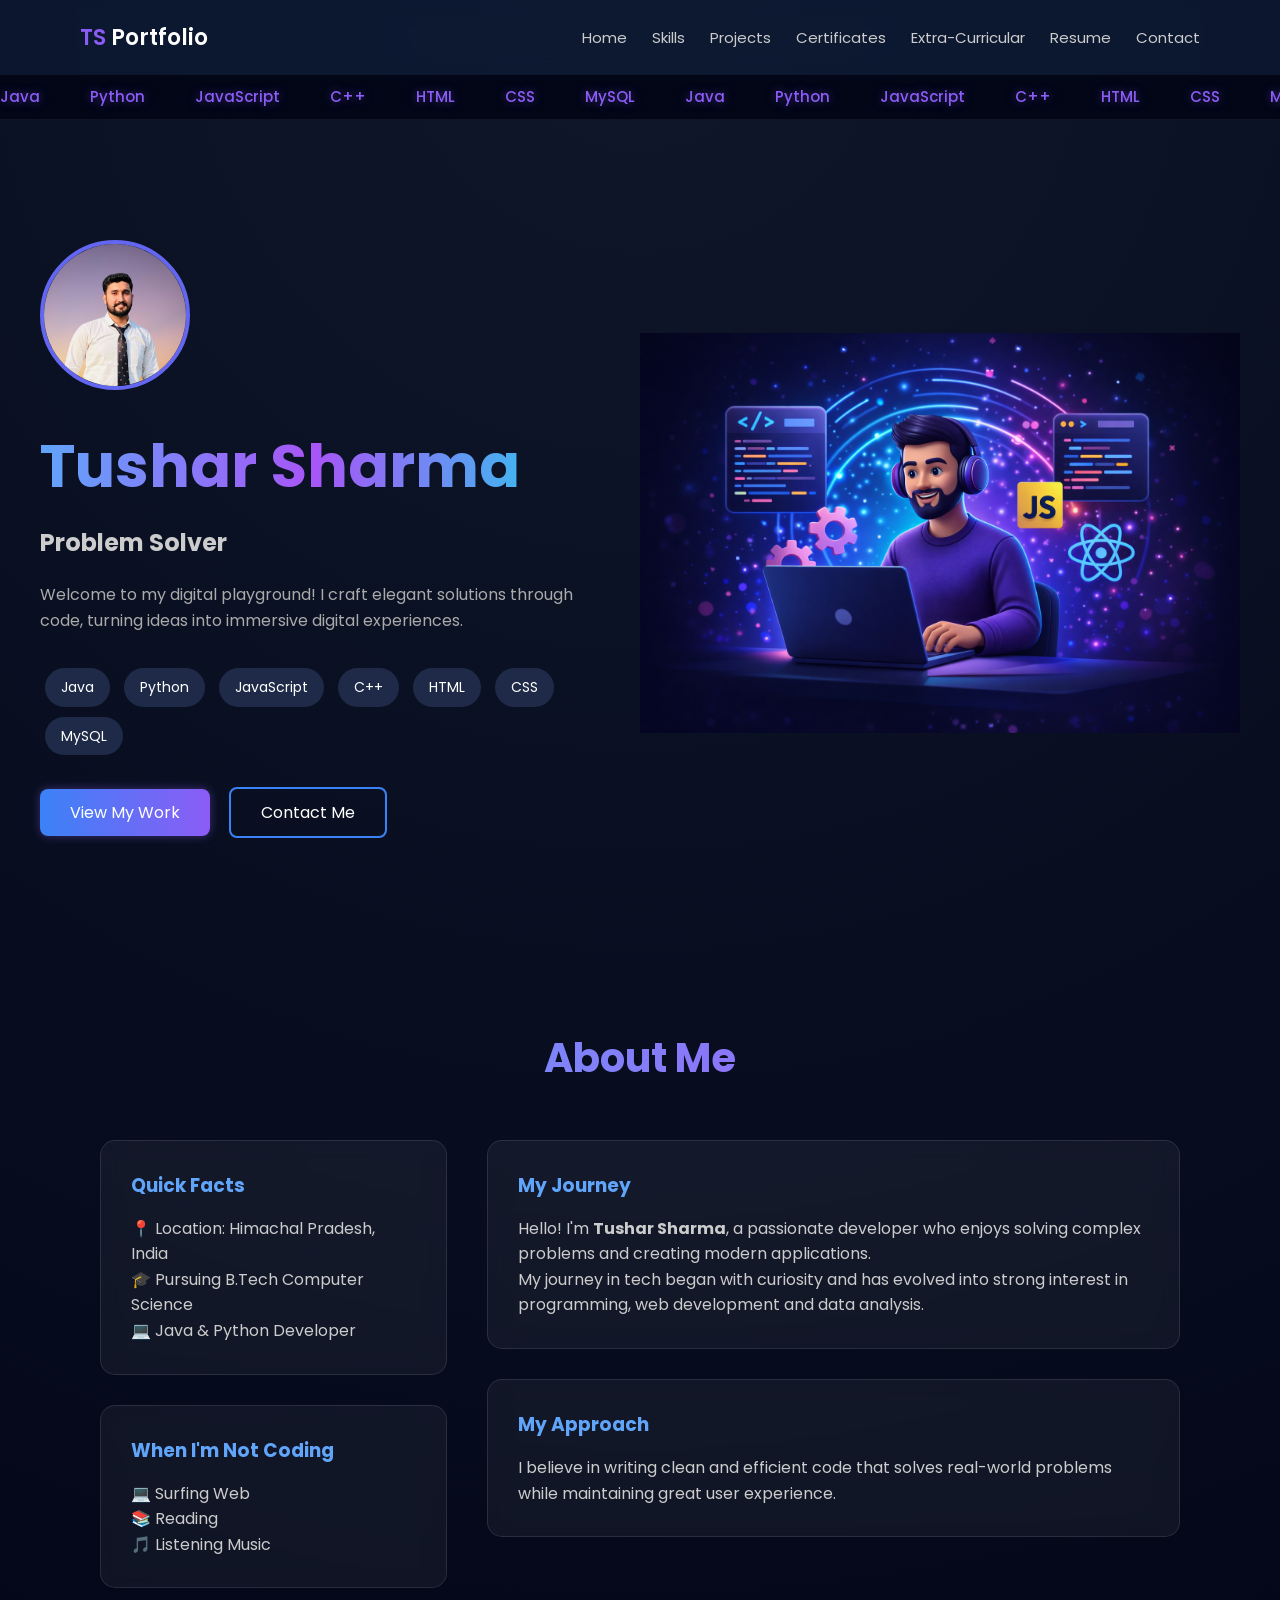
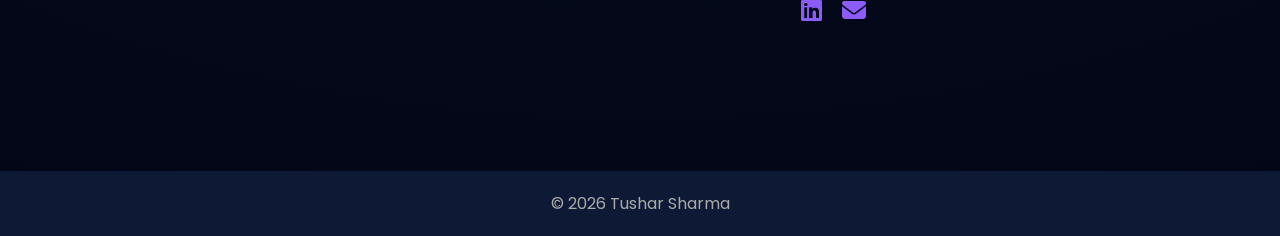
==== index.html @ 917acfca "Add files via upload" ====
<!DOCTYPE html>
<html lang="en">

<head>

<meta charset="UTF-8">
<meta name="viewport" content="width=device-width, initial-scale=1.0">

<title>Tushar Sharma Portfolio</title>

<link rel="stylesheet" href="style.css">

<link href="https://fonts.googleapis.com/css2?family=Poppins:wght@300;400;600&display=swap" rel="stylesheet">

<!-- ADD THIS FOR ICONS -->
<link rel="stylesheet"
href="https://cdnjs.cloudflare.com/ajax/libs/font-awesome/6.5.1/css/all.min.css">

</head>

<body>


<!-- NAVBAR -->

<nav class="navbar">

<div class="logo">
<span>TS</span> Portfolio
</div>

<ul>
<li><a href="#home">Home</a></li>
<li><a href="skills.html">Skills</a></li>
<li><a href="projects.html">Projects</a></li>
<li><a href="certificates.html">Certificates</a></li>
<li><a href="extra.html">Extra-Curricular</a></li>
<li><a href="resume.html">Resume</a></li>
<li><a href="contact.html">Contact</a></li>
</ul>

</nav>

<!-- TOP TICKER -->
<div class="top-ticker">
  <div class="ticker-track">
    <span>Java</span>
    <span>Python</span>
    <span>JavaScript</span>
    <span>C++</span>
    <span>HTML</span>
    <span>CSS</span>
    <span>MySQL</span>

    <!-- duplicate -->
    <span>Java</span>
    <span>Python</span>
    <span>JavaScript</span>
    <span>C++</span>
    <span>HTML</span>
    <span>CSS</span>
    <span>MySQL</span>


    <!-- duplicate -->
    <span>Java</span>
    <span>Python</span>
    <span>JavaScript</span>
    <span>C++</span>
    <span>HTML</span>
    <span>CSS</span>
    <span>MySQL</span>
  </div>
</div>

<!-- HERO SECTION -->

<section class="hero">

<div class="hero-container">




<!-- LEFT CONTENT -->

<div class="hero-left">

<img src="photo.jpeg" class="profile">

<h1 class="gradient-text">Tushar Sharma</h1>

<h2 class="role">Problem Solver</h2>

<p>
Welcome to my digital playground! I craft elegant solutions through code,
turning ideas into immersive digital experiences.
</p>

<div class="skills">
<span>Java</span>
<span>Python</span>
<span>JavaScript</span>
<span>C++</span>
<span>HTML</span>
<span>CSS</span>
<span>MySQL</span>
</div>

<div class="buttons">
<a href="projects.html" class="btn1">View My Work</a>
<a href="contact.html" class="btn2">Contact Me</a>
</div>

</div>


<!-- RIGHT 3D IMAGE -->

<div class="hero-right">

<img src="3d.png" class="hero-3d">

</div>

</div>

</section>

<!-- ABOUT SECTION -->

<section class="about">

<h2 class="section-title">About Me</h2>

<div class="about-container">

<!-- LEFT SIDE -->

<div class="left-about">

<div class="card">
<h3>Quick Facts</h3>
<p>📍 Location: Himachal Pradesh, India</p>
<p>🎓 Pursuing B.Tech Computer Science</p>
<p>💻 Java & Python Developer</p>
</div>

<div class="card">
<h3>When I'm Not Coding</h3>
<p>💻 Surfing Web</p>
<p>📚 Reading</p>
<p>🎵 Listening Music</p>
</div>

</div>


<!-- RIGHT SIDE -->

<div class="right-about">

<div class="card">

<h3>My Journey</h3>

<p>
Hello! I'm <b>Tushar Sharma</b>, a passionate developer who enjoys solving
complex problems and creating modern applications.
</p>

<p>
My journey in tech began with curiosity and has evolved into strong
interest in programming, web development and data analysis.
</p>

</div>


<div class="card">

<h3>My Approach</h3>

<p>
I believe in writing clean and efficient code that solves real-world
problems while maintaining great user experience.
</p>

</div>


<!-- SOCIAL ICONS -->

<div class="social-icons">

<a href="https://www.linkedin.com/in/tushar-sharma-a736a018b/">
<i class="fa-brands fa-linkedin"></i>
</a>

<a href="mailto:tusharsharma11000@example.com">
<i class="fa-solid fa-envelope"></i>
</a>

</div>

</div>

</div>

</section>



<footer>

<p>© 2026 Tushar Sharma</p>

</footer>

<script src="script.js"></script>

</body>

</html>
---- style.css ----
*{
margin:0;
padding:0;
box-sizing:border-box;
font-family:Poppins;
}

body{
background: radial-gradient(circle at top, #0f172a, #020617);
color:white;
line-height:1.6;
}

/* NAVBAR */

.navbar{
display:flex;
justify-content:space-between;
align-items:center;
padding:20px 80px;

background: rgba(14,26,53,0.7);
backdrop-filter: blur(10px);

position:sticky;
top:0;
z-index:1000;
}

.logo{
font-size:22px;
font-weight:600;
}

.logo span{
color:#8b5cf6;
}

.navbar ul{
display:flex;
gap:25px;
list-style:none;
}

.navbar a{
text-decoration:none;
color:#ccc;
font-size:15px;
transition:0.3s;
}

.navbar a:hover{
color:#8b5cf6;
}


/* HERO */

.hero{
text-align:center;
padding:120px 20px;
}

.profile{
width:150px;
height:150px;
border-radius:50%;
border:4px solid #6366f1;
margin-bottom:20px;
object-fit:cover;
}

.gradient-text{
font-size:60px;
background:linear-gradient(90deg,#60a5fa,#a855f7,#22d3ee);
-webkit-background-clip:text;
background-clip:text;
color:transparent;
}

.role{
margin-top:10px;
color:#ccc;
}

.hero p{
max-width:600px;
margin:auto;
margin-top:20px;
color:#aaa;
}

/* HERO LAYOUT */

.hero-container{
display:flex;
align-items:center;
justify-content:space-between;
max-width:1200px;
margin:auto;
gap:50px;
}

/* LEFT */

.hero-left{
flex:1;
text-align:left;
}

/* RIGHT */

.hero-right{
flex:1;
display:flex;
justify-content:center;
}

/* 3D IMAGE */

.hero-3d{
width:600px;
animation: float 4s ease-in-out infinite;
}

/* FLOAT ANIMATION */

@keyframes float{
0%{ transform: translateY(0px); }
50%{ transform: translateY(-20px); }
100%{ transform: translateY(0px); }
}
/* SKILLS TAGS */

.skills{
margin-top:30px;
}

.skills span{
background:#1e2a47;
padding:8px 16px;
border-radius:20px;
margin:5px;
display:inline-block;
font-size:14px;
}

/* TOP TICKER */

.top-ticker{
width:100%;
overflow:hidden;
background:#020617;
padding:10px 0;
border-bottom:1px solid rgba(255,255,255,0.05);
}

/* TRACK */

.ticker-track{
display:flex;
gap:50px;
width:max-content;
animation: scroll 18s linear infinite;
}

/* TEXT */

.ticker-track span{
color:#8b5cf6;
font-size:15px;
font-weight:500;
white-space:nowrap;
text-shadow:0 0 10px rgba(139,92,246,0.5);
}

/* ANIMATION */

@keyframes scroll{
0%{ transform: translateX(0); }
100%{ transform: translateX(-50%); }
}

/* BUTTONS */

.buttons{
margin-top:40px;
}

.btn1{
background:linear-gradient(90deg,#3b82f6,#8b5cf6);
padding:12px 30px;
border-radius:8px;
color:white;
text-decoration:none;
margin-right:15px;
transition:0.3s;
box-shadow:0 0 10px rgba(139,92,246,0.4);
}

.btn1:hover{
transform:scale(1.05);
box-shadow:0 0 20px rgba(139,92,246,0.7);
}

.btn2{
border:2px solid #3b82f6;
padding:12px 30px;
border-radius:8px;
text-decoration:none;
color:white;
transition:0.3s;
}

.btn2:hover{
background:#3b82f6;
}


/* ABOUT SECTION */

.about{
padding:80px 100px;
}

.section-title{
text-align:center;
font-size:40px;
margin-bottom:50px;

background:linear-gradient(90deg,#60a5fa,#a855f7);
-webkit-background-clip:text;
background-clip:text;
color:transparent;
}

/* LAYOUT */

.about-container{
display:grid;
grid-template-columns:1fr 2fr;
gap:40px;
max-width:1100px;
margin:auto;
}

.left-about,
.right-about{
display:flex;
flex-direction:column;
gap:30px;
}

/* CARD (GLASS EFFECT) */

.card{
background: rgba(255,255,255,0.05);
backdrop-filter: blur(10px);
padding:30px;
border-radius:15px;
color:#ccc;
border:1px solid rgba(255,255,255,0.1);
transition:0.3s;
}

.card:hover{
transform:translateY(-8px);
box-shadow:0 0 25px rgba(139,92,246,0.3);
}

.card h3{
margin-bottom:15px;
color:#60a5fa;
}


/* SOCIAL ICONS */

.social-icons{
margin-top:25px;
display:flex;
gap:20px;
justify-content:center;
}

.social-icons a{
font-size:24px;
color:#8b5cf6;
transition:0.3s;
}

.social-icons a:hover{
color:#60a5fa;
transform:scale(1.2);
}


/* FOOTER */

footer{
text-align:center;
padding:20px;
background:#0e1a35;
margin-top:60px;
color:#aaa;
}


/* PROJECT SECTION */

.projects{
padding:100px 120px;
}

.project-subtitle{
text-align:center;
color:#aaa;
margin-bottom:50px;
font-size:16px;
}

/* GRID */

.projects-container{
display:grid;
grid-template-columns:repeat(auto-fit,minmax(350px,1fr));
gap:40px;
}


/* PROJECT CARD (GLASS) */

.project-card{
background: rgba(255,255,255,0.05);
backdrop-filter: blur(10px);
border-radius:15px;
overflow:hidden;
transition:0.3s;
border:1px solid rgba(255,255,255,0.1);
}

.project-card:hover{
transform:translateY(-10px);
box-shadow:0 0 30px rgba(139,92,246,0.3);
}


/* IMAGE */

.project-img{
width:100%;
height:220px;
object-fit:cover;
transition:0.4s;
}

.project-card:hover .project-img{
transform:scale(1.05);
}


/* CONTENT */

.project-content{
padding:25px;
}

.project-content h3{
color:#60a5fa;
margin-bottom:10px;
font-size:22px;
}

.project-content p{
color:#bbb;
margin-bottom:20px;
font-size:14px;
line-height:1.5;
}


/* TECH TAGS */

.tech{
display:flex;
flex-wrap:wrap;
gap:10px;
margin:15px 0 20px 0;
}

.tech span{
background:#1e2a47;
padding:6px 12px;
border-radius:20px;
font-size:12px;
color:#ccc;
white-space:nowrap;
}


/* PROJECT LINKS */

.project-links{
display:flex;
align-items:center;
gap:12px;
}

/* BUTTON */

.github-btn{
background:linear-gradient(90deg,#3b82f6,#8b5cf6);
padding:10px 18px;
border-radius:8px;
color:white;
text-decoration:none;
font-size:14px;
transition:0.3s;
box-shadow:0 0 10px rgba(139,92,246,0.4);
}

.github-btn:hover{
transform:scale(1.05);
box-shadow:0 0 20px rgba(139,92,246,0.7);
}

/* LINKEDIN */

.linkedin-btn{
font-size:20px;
color:#8b5cf6;
transition:0.3s;
}

.linkedin-btn:hover{
color:#60a5fa;
transform:scale(1.2);
}


@media(max-width:900px){
.hero-container{
flex-direction:column;
text-align:center;
}

.hero-left{
text-align:center;
}

.hero-3d{
width:250px;
margin-top:30px;
}
}
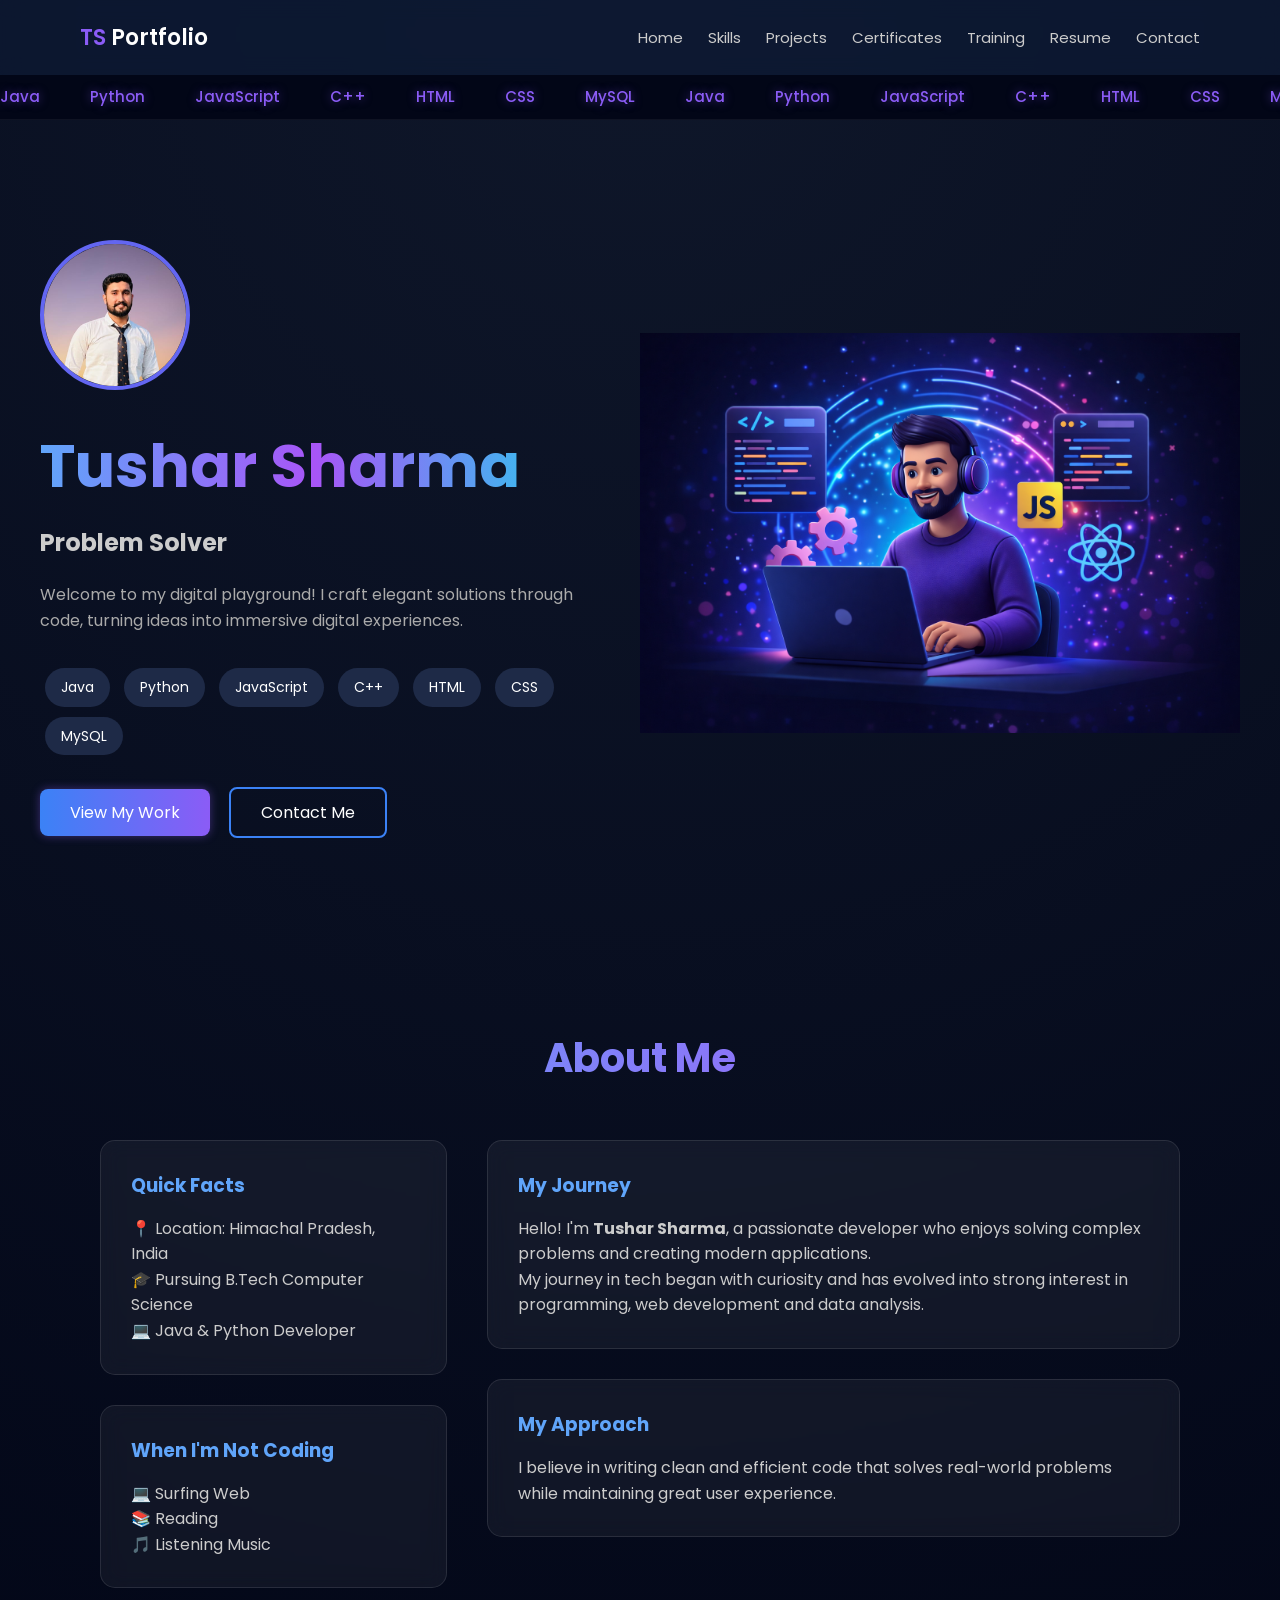
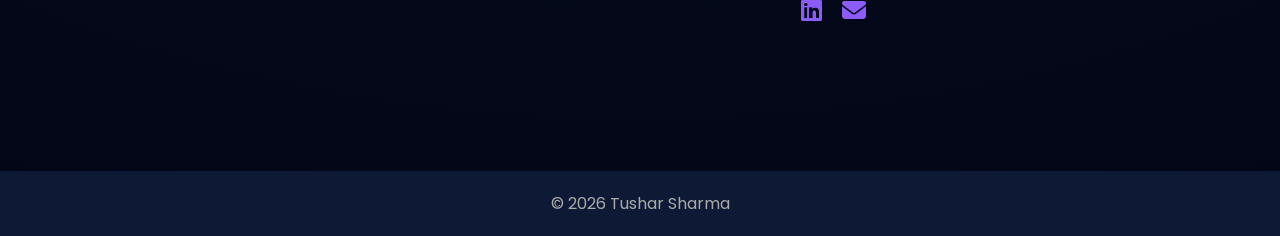
==== commit a9484927: "Add files via upload" ====
--- a/index.html
+++ b/index.html
@@ -20,7 +20,7 @@
 
 <body>
 
-
+<!-- https://portfolio-amber-tau-wenro6rjv8.vercel.app/ -->
 <!-- NAVBAR -->
 
 <nav class="navbar">
@@ -34,7 +34,7 @@
 <li><a href="skills.html">Skills</a></li>
 <li><a href="projects.html">Projects</a></li>
 <li><a href="certificates.html">Certificates</a></li>
-<li><a href="extra.html">Extra-Curricular</a></li>
+<li><a href="extra.html">Training</a></li>
 <li><a href="resume.html">Resume</a></li>
 <li><a href="contact.html">Contact</a></li>
 </ul>
